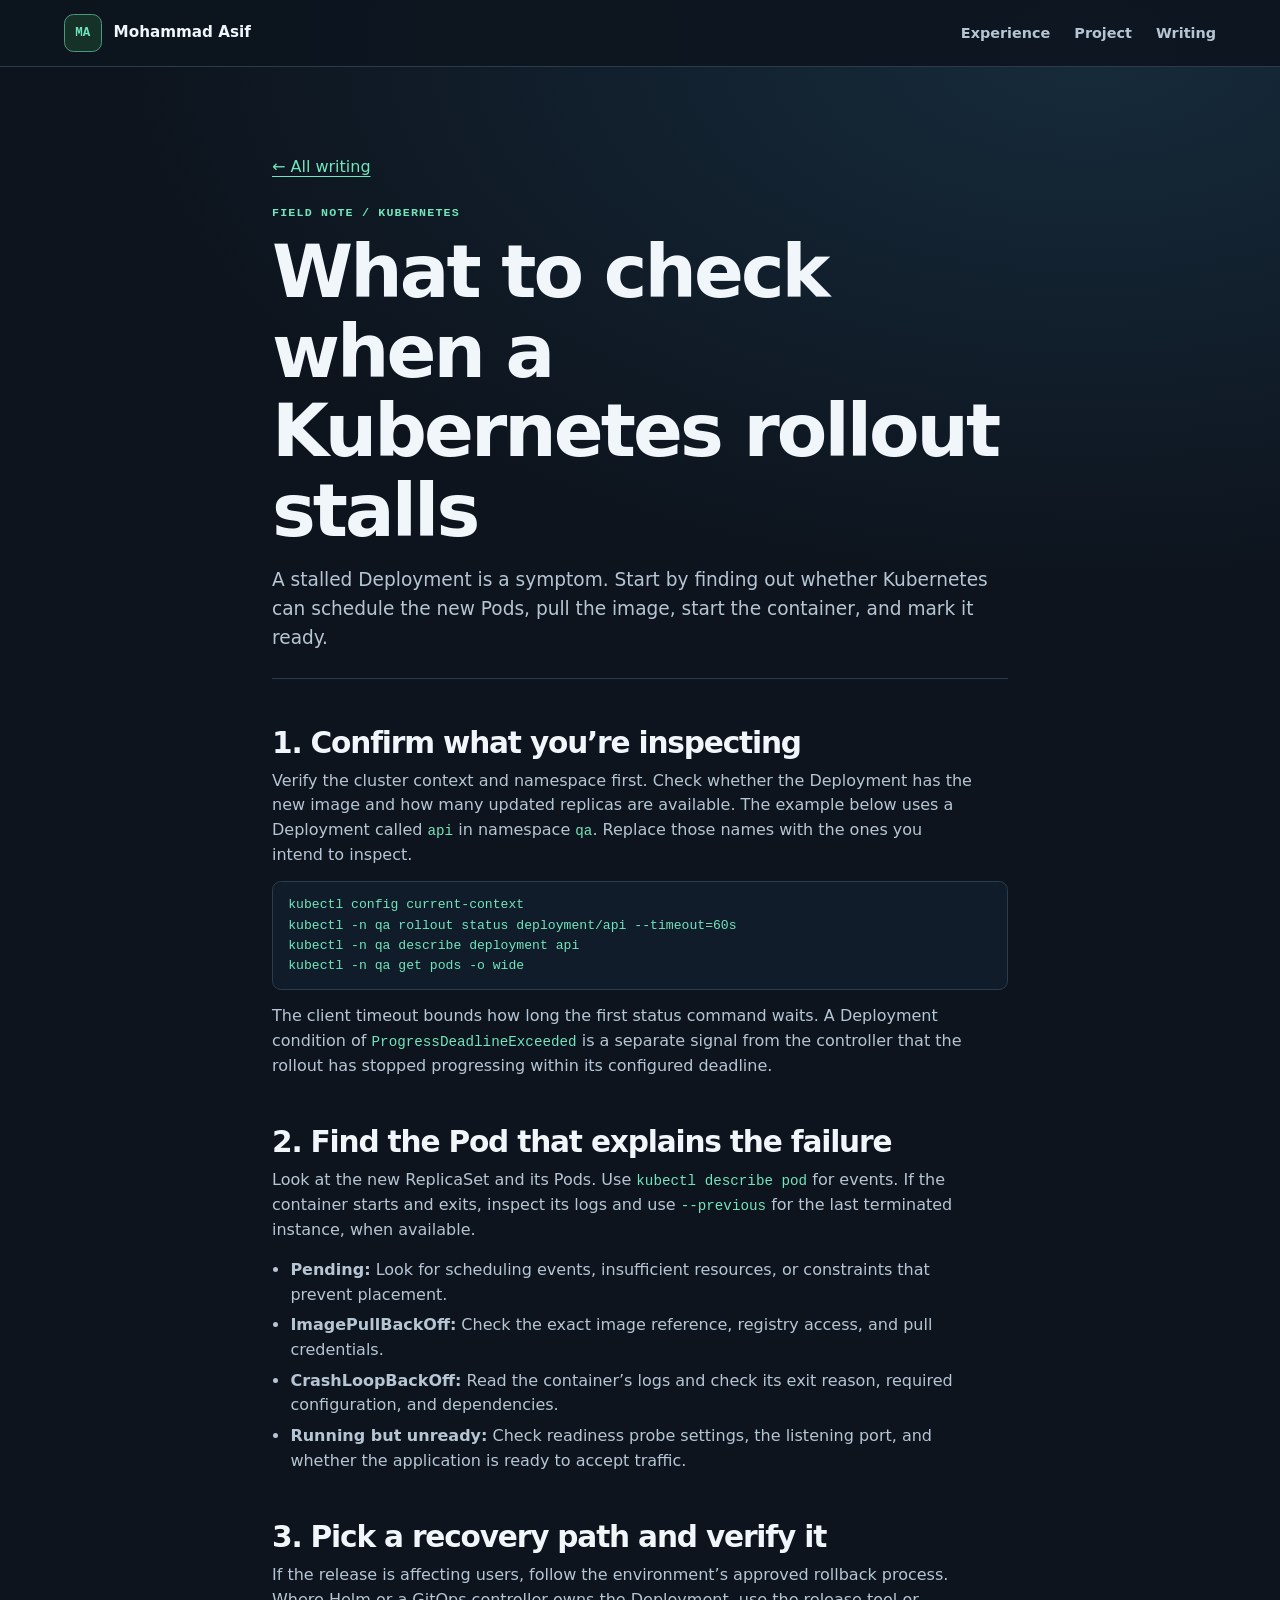
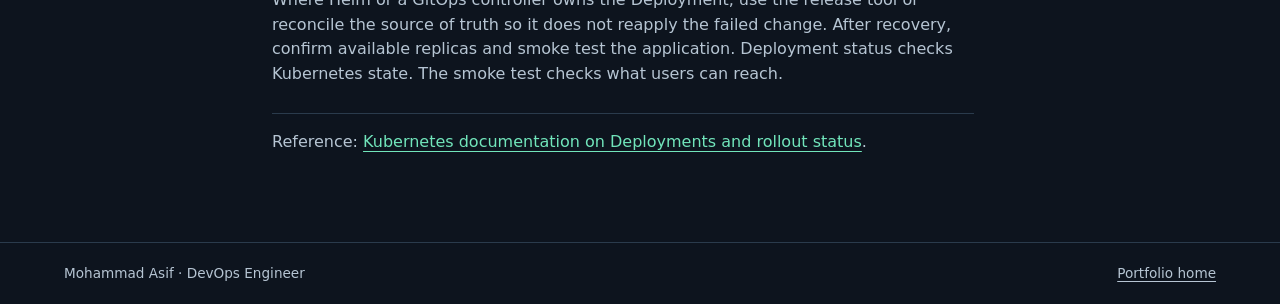
==== kubernetes-rollouts.html @ 836fd04a "Publish DevOps portfolio and technical writing" ====
<!doctype html>
<html lang="en">
<head>
  <meta charset="utf-8">
  <meta name="viewport" content="width=device-width, initial-scale=1">
  <meta name="description" content="A practical guide to diagnosing stalled Kubernetes Deployment rollouts using status, Pod events, and logs.">
  <meta name="theme-color" content="#0d141e">
  <title>What to check when a Kubernetes rollout stalls · Mohammad Asif</title>
  <link rel="icon" href="icon.svg" type="image/svg+xml">
  <link rel="stylesheet" href="style.css">
</head>
<body>
  <a class="skip" href="#main">Skip to content</a>
  <header class="top"><div class="wrap top-inner">
    <a class="brand" href="./" aria-label="Mohammad Asif, home"><span class="mark" aria-hidden="true">MA</span><span>Mohammad Asif</span></a>
    <nav aria-label="Main navigation"><a href="./#experience">Experience</a><a href="./#projects">Project</a><a href="./#writing">Writing</a></nav>
  </div></header>
  <main id="main" class="article">
    <a class="back" href="./#writing">← All writing</a>
    <article>
      <header>
        <p class="eyebrow">FIELD NOTE / KUBERNETES</p>
        <h1>What to check when a Kubernetes rollout stalls</h1>
        <p>A stalled Deployment is a symptom. Start by finding out whether Kubernetes can schedule the new Pods, pull the image, start the container, and mark it ready.</p>
      </header>
      <h2>1. Confirm what you’re inspecting</h2>
      <p>Verify the cluster context and namespace first. Check whether the Deployment has the new image and how many updated replicas are available. The example below uses a Deployment called <code>api</code> in namespace <code>qa</code>. Replace those names with the ones you intend to inspect.</p>
      <pre tabindex="0"><code>kubectl config current-context
kubectl -n qa rollout status deployment/api --timeout=60s
kubectl -n qa describe deployment api
kubectl -n qa get pods -o wide</code></pre>
      <p>The client timeout bounds how long the first status command waits. A Deployment condition of <code>ProgressDeadlineExceeded</code> is a separate signal from the controller that the rollout has stopped progressing within its configured deadline.</p>
      <h2>2. Find the Pod that explains the failure</h2>
      <p>Look at the new ReplicaSet and its Pods. Use <code>kubectl describe pod</code> for events. If the container starts and exits, inspect its logs and use <code>--previous</code> for the last terminated instance, when available.</p>
      <ul>
        <li><strong>Pending:</strong> Look for scheduling events, insufficient resources, or constraints that prevent placement.</li>
        <li><strong>ImagePullBackOff:</strong> Check the exact image reference, registry access, and pull credentials.</li>
        <li><strong>CrashLoopBackOff:</strong> Read the container’s logs and check its exit reason, required configuration, and dependencies.</li>
        <li><strong>Running but unready:</strong> Check readiness probe settings, the listening port, and whether the application is ready to accept traffic.</li>
      </ul>
      <h2>3. Pick a recovery path and verify it</h2>
      <p>If the release is affecting users, follow the environment’s approved rollback process. Where Helm or a GitOps controller owns the Deployment, use the release tool or reconcile the source of truth so it does not reapply the failed change. After recovery, confirm available replicas and smoke test the application. Deployment status checks Kubernetes state. The smoke test checks what users can reach.</p>
      <p class="source">Reference: <a href="https://kubernetes.io/docs/concepts/workloads/controllers/deployment/">Kubernetes documentation on Deployments and rollout status</a>.</p>
    </article>
  </main>
  <footer class="footer"><div class="wrap footer-inner"><span>Mohammad Asif · DevOps Engineer</span><a href="./">Portfolio home</a></div></footer>
</body>
</html>
---- style.css ----
:root {
  color-scheme: dark;
  --background: #0d141e;
  --surface: #121d2a;
  --surface-raised: #172535;
  --line: #2a3b4c;
  --text: #f1f6fb;
  --muted: #b6c5d3;
  --mint: #71e5bb;
  --mint-ink: #09271d;
  --wrap: 72rem;
  --mono: ui-monospace, "SFMono-Regular", Consolas, monospace;
  font: 100%/1.55 system-ui, -apple-system, "Segoe UI", sans-serif;
}
* { box-sizing: border-box; }
html { scroll-behavior: smooth; }
body {
  margin: 0;
  background: radial-gradient(ellipse 60rem 33rem at 85% 3rem, #162b3b, transparent), var(--background);
  color: var(--text);
}
a { color: inherit; text-underline-offset: .25em; }
a:focus-visible { outline: 2px solid var(--mint); outline-offset: 5px; }
h1, h2, h3, p, figure { margin: 0; }
h1, h2, h3 { line-height: 1.08; letter-spacing: -.04em; }
p { color: var(--muted); }
.wrap { width: min(var(--wrap), calc(100% - 3rem)); margin-inline: auto; }
.skip {
  position: absolute;
  z-index: 3;
  top: .8rem;
  left: .8rem;
  padding: .65rem .9rem;
  background: var(--mint);
  color: var(--mint-ink);
  transform: translateY(-170%);
}
.skip:focus { transform: translateY(0); }
.top { border-bottom: 1px solid var(--line); background: #0d141ee6; }
.top-inner, .footer-inner {
  display: flex;
  align-items: center;
  justify-content: space-between;
  gap: .85rem 1.75rem;
  flex-wrap: wrap;
  padding-block: .9rem;
}
.brand {
  display: inline-flex;
  align-items: center;
  gap: .75rem;
  font-size: .95rem;
  font-weight: 700;
  text-decoration: none;
}
.mark {
  display: grid;
  place-items: center;
  width: 2.35rem;
  aspect-ratio: 1;
  border: 1px solid #4c987d;
  border-radius: .6rem;
  color: var(--mint);
  background: #153128;
  font: 700 .78rem/1 var(--mono);
}
nav { display: flex; align-items: center; gap: .35rem 1.5rem; flex-wrap: wrap; }
nav a { color: var(--muted); font-size: .9rem; font-weight: 600; padding-block: .35rem; text-decoration: none; }
nav a:hover, .footer a:hover { color: var(--mint); text-decoration: underline; }
.nav-github { color: var(--mint); }
.hero {
  display: grid;
  grid-template-columns: minmax(0, 1.2fr) minmax(0, 1fr);
  gap: clamp(2rem, 6vw, 5.75rem);
  align-items: center;
  padding-block: clamp(3.75rem, 9.5vw, 8.25rem) clamp(3rem, 6vw, 5.5rem);
}
.eyebrow {
  color: var(--mint);
  font: 700 .73rem/1.65 var(--mono);
  letter-spacing: .1em;
}
.signal {
  display: inline-block;
  width: .48rem;
  height: .48rem;
  margin-right: .4rem;
  border-radius: 50%;
  background: var(--mint);
}
.eyebrow-divider { color: #7f9bad; padding-inline: .2em; }
.hero h1 {
  margin-top: .6rem;
  font-size: clamp(3.15rem, 7.1vw, 6.65rem);
  font-weight: 790;
  letter-spacing: -.075em;
}
.hero h1 span { display: block; color: var(--mint); }
.hero-lead { margin-top: 1.25rem; max-width: 31ch; color: var(--text); font-size: clamp(1.17rem, 2.3vw, 1.55rem); line-height: 1.35; }
.hero-description { margin-top: .75rem; max-width: 46ch; }
.actions { margin-top: 1.55rem; display: flex; flex-wrap: wrap; gap: .65rem; }
.button {
  display: inline-flex;
  align-items: center;
  justify-content: center;
  gap: .65rem;
  min-height: 2.75rem;
  padding: .65rem 1rem;
  border: 1px solid transparent;
  border-radius: .55rem;
  font-size: .89rem;
  font-weight: 750;
  text-decoration: none;
}
.primary { background: var(--mint); color: var(--mint-ink); }
.primary:hover { background: #a1f5d5; }
.secondary { background: var(--surface); border-color: #405365; color: var(--text); }
.secondary:hover { background: var(--surface-raised); border-color: var(--mint); }
.flow {
  background: #101b28;
  border: 1px solid #34495b;
  border-radius: 1rem;
  box-shadow: 0 1.5rem 4rem #050d1555;
  padding: 1.15rem;
}
.flow-title {
  display: flex;
  align-items: center;
  gap: .6rem;
  font-size: .94rem;
  font-weight: 740;
  padding: 0 .1rem 1rem;
}
.flow-chip { color: var(--mint); font: 700 1.2rem/1 var(--mono); }
.flow-label {
  margin-left: auto;
  padding: .25rem .48rem;
  color: var(--muted);
  background: #1a2a39;
  border: 1px solid #33485a;
  border-radius: .33rem;
  font: 500 .68rem/1.2 var(--mono);
}
.flow-steps { list-style: none; display: grid; gap: .55rem; padding: 0; margin: 0; }
.flow-steps li {
  display: flex;
  align-items: center;
  gap: .8rem;
  padding: .68rem .75rem;
  background: linear-gradient(95deg, #1a3037, #192636 77%);
  border: 1px solid #314858;
  border-radius: .55rem;
}
.step-number { color: var(--mint); font: 700 .72rem/1 var(--mono); border-right: 1px solid #52727b; padding-right: .75rem; }
.flow-steps strong { display: block; font-size: .94rem; line-height: 1.35; }
.flow-steps small { display: block; color: var(--muted); font-size: .75rem; line-height: 1.42; margin-top: .14rem; }
.flow figcaption { padding: .8rem .1rem .1rem; color: var(--muted); font-size: .75rem; }
.highlights {
  display: grid;
  grid-template-columns: repeat(3, minmax(0, 1fr));
  margin-block: 0;
  border: 1px solid var(--line);
  border-radius: .85rem;
  background: #111d2a;
}
.highlights div { padding: clamp(1rem, 3vw, 1.65rem); }
.highlights div + div { border-left: 1px solid var(--line); }
.highlights dt { font-size: clamp(1.03rem, 2.7vw, 1.66rem); line-height: 1.15; font-weight: 750; letter-spacing: -.04em; }
.highlights dd { margin: .3rem 0 0; color: var(--muted); font-size: .84rem; line-height: 1.3; }
.section { padding-block: clamp(3.25rem, 7.5vw, 6.4rem) 0; scroll-margin-top: 1rem; }
.section-heading { max-width: 46rem; margin-bottom: 1.35rem; }
.section-heading h2 { margin-top: .45rem; font-size: clamp(2rem, 4.5vw, 3.45rem); }
.section-heading > p:last-child:not(.eyebrow) { margin-top: .65rem; }
.section-index { font-size: .72rem; }
.panel { border: 1px solid var(--line); border-radius: .85rem; background: var(--surface); }
.panel h3 { font-size: clamp(1.15rem, 2.2vw, 1.55rem); }
.timeline { display: grid; gap: .75rem; }
.role {
  display: grid;
  grid-template-columns: minmax(9.4rem, 1fr) minmax(0, 3fr);
  gap: 1.15rem 1.75rem;
  padding: clamp(1.1rem, 3vw, 1.8rem);
}
.tag, .tag-list li {
  color: var(--mint);
  display: inline-block;
  padding: .27rem .5rem;
  border: 1px solid #3d715f;
  background: #153128;
  border-radius: .34rem;
  font: 600 .7rem/1.3 var(--mono);
}
.role-meta p { margin-top: .45rem; font: 500 .76rem/1.5 var(--mono); }
.payroll { margin-top: .35rem; font-size: .87rem; }
.points { margin: .7rem 0 0; color: var(--muted); padding-inline-start: 1.2rem; }
.points li + li { margin-top: .25rem; }
.case-study { display: grid; grid-template-columns: repeat(3, minmax(0, 1fr)); overflow: hidden; }
.case-item { padding: clamp(1rem, 3vw, 1.65rem); }
.case-item + .case-item { border-left: 1px solid var(--line); }
.case-number { color: var(--mint); font: 650 .8rem/1 var(--mono); }
.case-item h3 { margin-top: .65rem; }
.case-item p, .skill p, .post-card p:last-child { margin-top: .55rem; font-size: .93rem; }
.tag-list { display: flex; flex-wrap: wrap; gap: .45rem; padding: 0; margin: .85rem 0 0; list-style: none; }
.tag-list li { color: var(--muted); background: #172534; border-color: #354c60; }
.grid { display: grid; gap: .75rem; }
.four { grid-template-columns: repeat(4, minmax(0, 1fr)); }
.two { grid-template-columns: repeat(2, minmax(0, 1fr)); }
.skill, .post-card { padding: clamp(1.1rem, 3vw, 1.5rem); }
.skill-icon {
  display: grid;
  place-items: center;
  width: 2rem;
  aspect-ratio: 1;
  border-radius: .4rem;
  border: 1px solid #3b715f;
  color: var(--mint);
  background: #163329;
  font: 700 .72rem/1 var(--mono);
  margin-bottom: .85rem;
}
.post-card h3 { margin-top: .5rem; }
.post-card h3 a { text-decoration: none; }
.post-card h3 a:hover { color: var(--mint); text-decoration: underline; }
.post-card h3 span { color: var(--mint); font-size: .9em; }
.closing { padding-bottom: clamp(3.25rem, 7.5vw, 6.4rem); display: grid; grid-template-columns: 1fr 1fr; gap: .75rem; }
.education, .profile { padding: clamp(1.1rem, 3vw, 1.65rem); }
.education h2, .profile h2 { font-size: clamp(1.4rem, 3vw, 1.92rem); margin-top: .3rem; }
.education p:last-child { margin-top: .4rem; font-size: .9rem; }
.profile {
  display: flex;
  flex-wrap: wrap;
  gap: .9rem 1.1rem;
  justify-content: space-between;
  align-items: center;
  background: #142b28;
  border-color: #38645c;
}
.footer { border-top: 1px solid var(--line); }
.footer-inner { color: var(--muted); font-size: .85rem; padding-block: 1.25rem; }
.article { width: min(46rem, calc(100% - 3rem)); margin-inline: auto; padding-block: clamp(2.7rem, 7vw, 5.5rem); }
.article .back, .article p a, .article li a { color: var(--mint); }
.article header { margin-top: 1.5rem; padding-bottom: 1.6rem; border-bottom: 1px solid var(--line); }
.article h1 { margin-top: .55rem; font-size: clamp(2.35rem, 6.4vw, 4.6rem); }
.article header > p:last-child { margin-top: 1rem; font-size: 1.16rem; }
.article h2 { margin-top: 1.65em; font-size: clamp(1.36rem, 3vw, 1.85rem); }
.article h2 + p, .article p + p { margin-top: .55rem; }
.article p, .article li { max-width: 69ch; }
.article ul { color: var(--muted); padding-inline-start: 1.15rem; }
.article li + li { margin-top: .35rem; }
.article .source { margin-top: 1.6rem; border-top: 1px solid var(--line); padding-top: 1rem; }
code { font: .89em/1.55 var(--mono); color: var(--mint); overflow-wrap: anywhere; }
pre {
  overflow: auto;
  margin-block: .85rem;
  border: 1px solid var(--line);
  border-radius: .55rem;
  background: #101c29;
  padding: .8rem .95rem;
}
pre code { font-size: .82rem; overflow-wrap: normal; }
@media (max-width: 62rem) {
  .four { grid-template-columns: repeat(2, minmax(0, 1fr)); }
}
@media (max-width: 49rem) {
  .hero { grid-template-columns: minmax(0, 1fr); }
  .hero h1 { font-size: clamp(2.9rem, 9vw, 5.3rem); }
  .hero h1 span { display: inline; }
  .flow { max-width: 34rem; }
  .closing { grid-template-columns: 1fr; }
}
@media (max-width: 36rem) {
  .wrap, .article { width: calc(100% - 2rem); }
  .top-inner { gap: .45rem 1rem; }
  nav { gap: .15rem .9rem; }
  nav a { font-size: .82rem; }
  .hero h1 { font-size: clamp(2.65rem, 10vw, 4.3rem); }
  .highlights div { padding: .85rem .6rem; }
  .highlights dd { font-size: .75rem; }
  .role, .case-study, .two { grid-template-columns: minmax(0, 1fr); }
  .case-item + .case-item { border-top: 1px solid var(--line); border-left: 0; }
}
@media (max-width: 25rem) {
  .four { grid-template-columns: minmax(0, 1fr); }
}
@media (prefers-reduced-motion: reduce) {
  html { scroll-behavior: auto; }
}
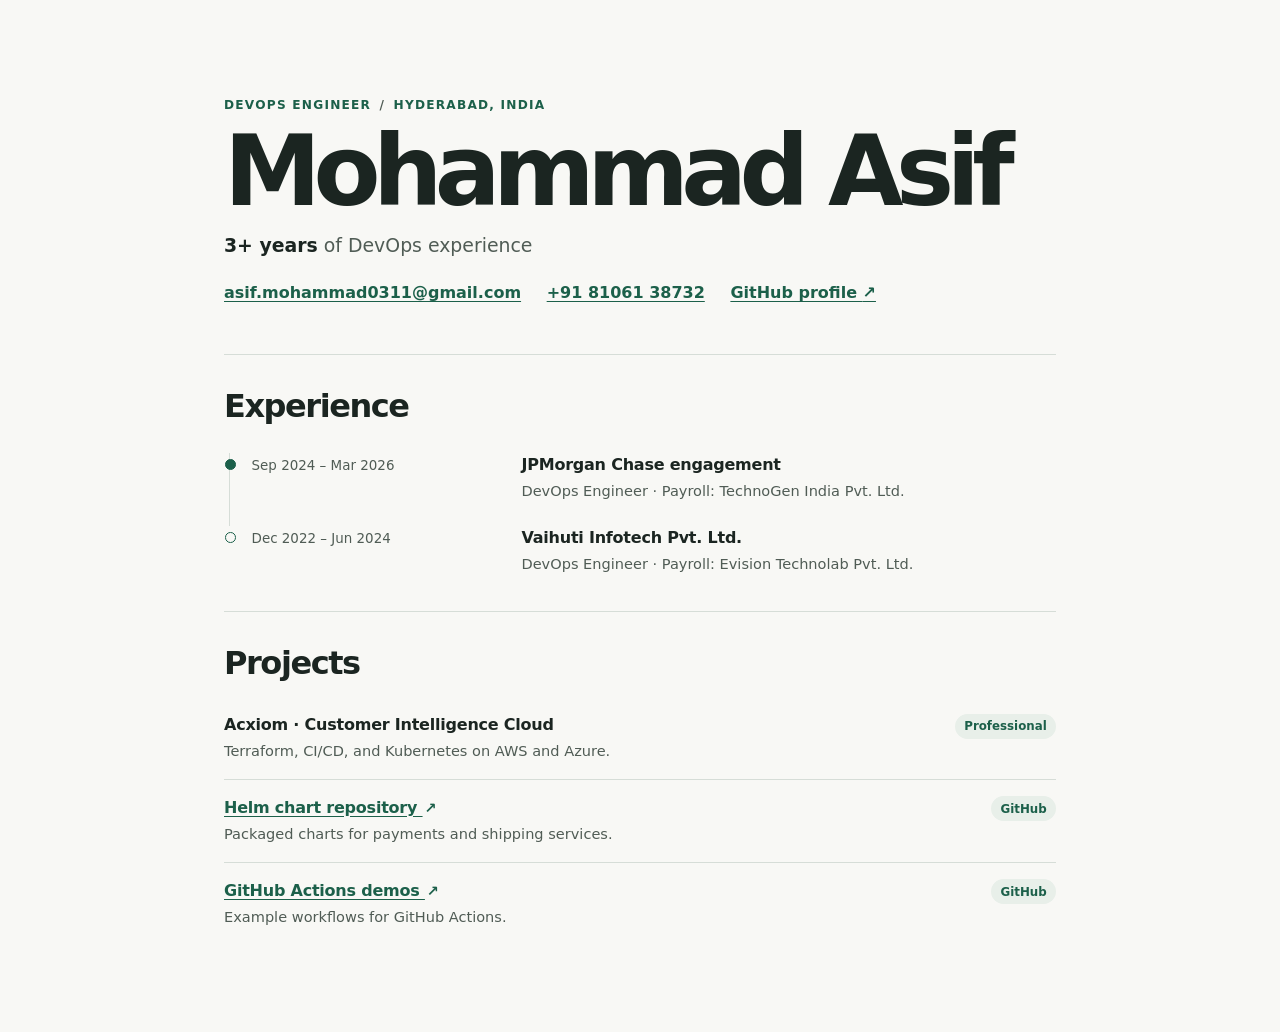
==== commit 0d17a317: "Simplify portfolio to a one-page showcase" ====
--- a/kubernetes-rollouts.html
+++ b/kubernetes-rollouts.html
@@ -3,46 +3,11 @@
 <head>
   <meta charset="utf-8">
   <meta name="viewport" content="width=device-width, initial-scale=1">
-  <meta name="description" content="A practical guide to diagnosing stalled Kubernetes Deployment rollouts using status, Pod events, and logs.">
-  <meta name="theme-color" content="#0d141e">
-  <title>What to check when a Kubernetes rollout stalls · Mohammad Asif</title>
-  <link rel="icon" href="icon.svg" type="image/svg+xml">
-  <link rel="stylesheet" href="style.css">
+  <meta name="robots" content="noindex">
+  <meta http-equiv="refresh" content="0;url=./">
+  <title>Mohammad Asif · Portfolio</title>
 </head>
 <body>
-  <a class="skip" href="#main">Skip to content</a>
-  <header class="top"><div class="wrap top-inner">
-    <a class="brand" href="./" aria-label="Mohammad Asif, home"><span class="mark" aria-hidden="true">MA</span><span>Mohammad Asif</span></a>
-    <nav aria-label="Main navigation"><a href="./#experience">Experience</a><a href="./#projects">Project</a><a href="./#writing">Writing</a></nav>
-  </div></header>
-  <main id="main" class="article">
-    <a class="back" href="./#writing">← All writing</a>
-    <article>
-      <header>
-        <p class="eyebrow">FIELD NOTE / KUBERNETES</p>
-        <h1>What to check when a Kubernetes rollout stalls</h1>
-        <p>A stalled Deployment is a symptom. Start by finding out whether Kubernetes can schedule the new Pods, pull the image, start the container, and mark it ready.</p>
-      </header>
-      <h2>1. Confirm what you’re inspecting</h2>
-      <p>Verify the cluster context and namespace first. Check whether the Deployment has the new image and how many updated replicas are available. The example below uses a Deployment called <code>api</code> in namespace <code>qa</code>. Replace those names with the ones you intend to inspect.</p>
-      <pre tabindex="0"><code>kubectl config current-context
-kubectl -n qa rollout status deployment/api --timeout=60s
-kubectl -n qa describe deployment api
-kubectl -n qa get pods -o wide</code></pre>
-      <p>The client timeout bounds how long the first status command waits. A Deployment condition of <code>ProgressDeadlineExceeded</code> is a separate signal from the controller that the rollout has stopped progressing within its configured deadline.</p>
-      <h2>2. Find the Pod that explains the failure</h2>
-      <p>Look at the new ReplicaSet and its Pods. Use <code>kubectl describe pod</code> for events. If the container starts and exits, inspect its logs and use <code>--previous</code> for the last terminated instance, when available.</p>
-      <ul>
-        <li><strong>Pending:</strong> Look for scheduling events, insufficient resources, or constraints that prevent placement.</li>
-        <li><strong>ImagePullBackOff:</strong> Check the exact image reference, registry access, and pull credentials.</li>
-        <li><strong>CrashLoopBackOff:</strong> Read the container’s logs and check its exit reason, required configuration, and dependencies.</li>
-        <li><strong>Running but unready:</strong> Check readiness probe settings, the listening port, and whether the application is ready to accept traffic.</li>
-      </ul>
-      <h2>3. Pick a recovery path and verify it</h2>
-      <p>If the release is affecting users, follow the environment’s approved rollback process. Where Helm or a GitOps controller owns the Deployment, use the release tool or reconcile the source of truth so it does not reapply the failed change. After recovery, confirm available replicas and smoke test the application. Deployment status checks Kubernetes state. The smoke test checks what users can reach.</p>
-      <p class="source">Reference: <a href="https://kubernetes.io/docs/concepts/workloads/controllers/deployment/">Kubernetes documentation on Deployments and rollout status</a>.</p>
-    </article>
-  </main>
-  <footer class="footer"><div class="wrap footer-inner"><span>Mohammad Asif · DevOps Engineer</span><a href="./">Portfolio home</a></div></footer>
+  <p><a href="./">Go to Mohammad Asif’s portfolio</a>.</p>
 </body>
 </html>
